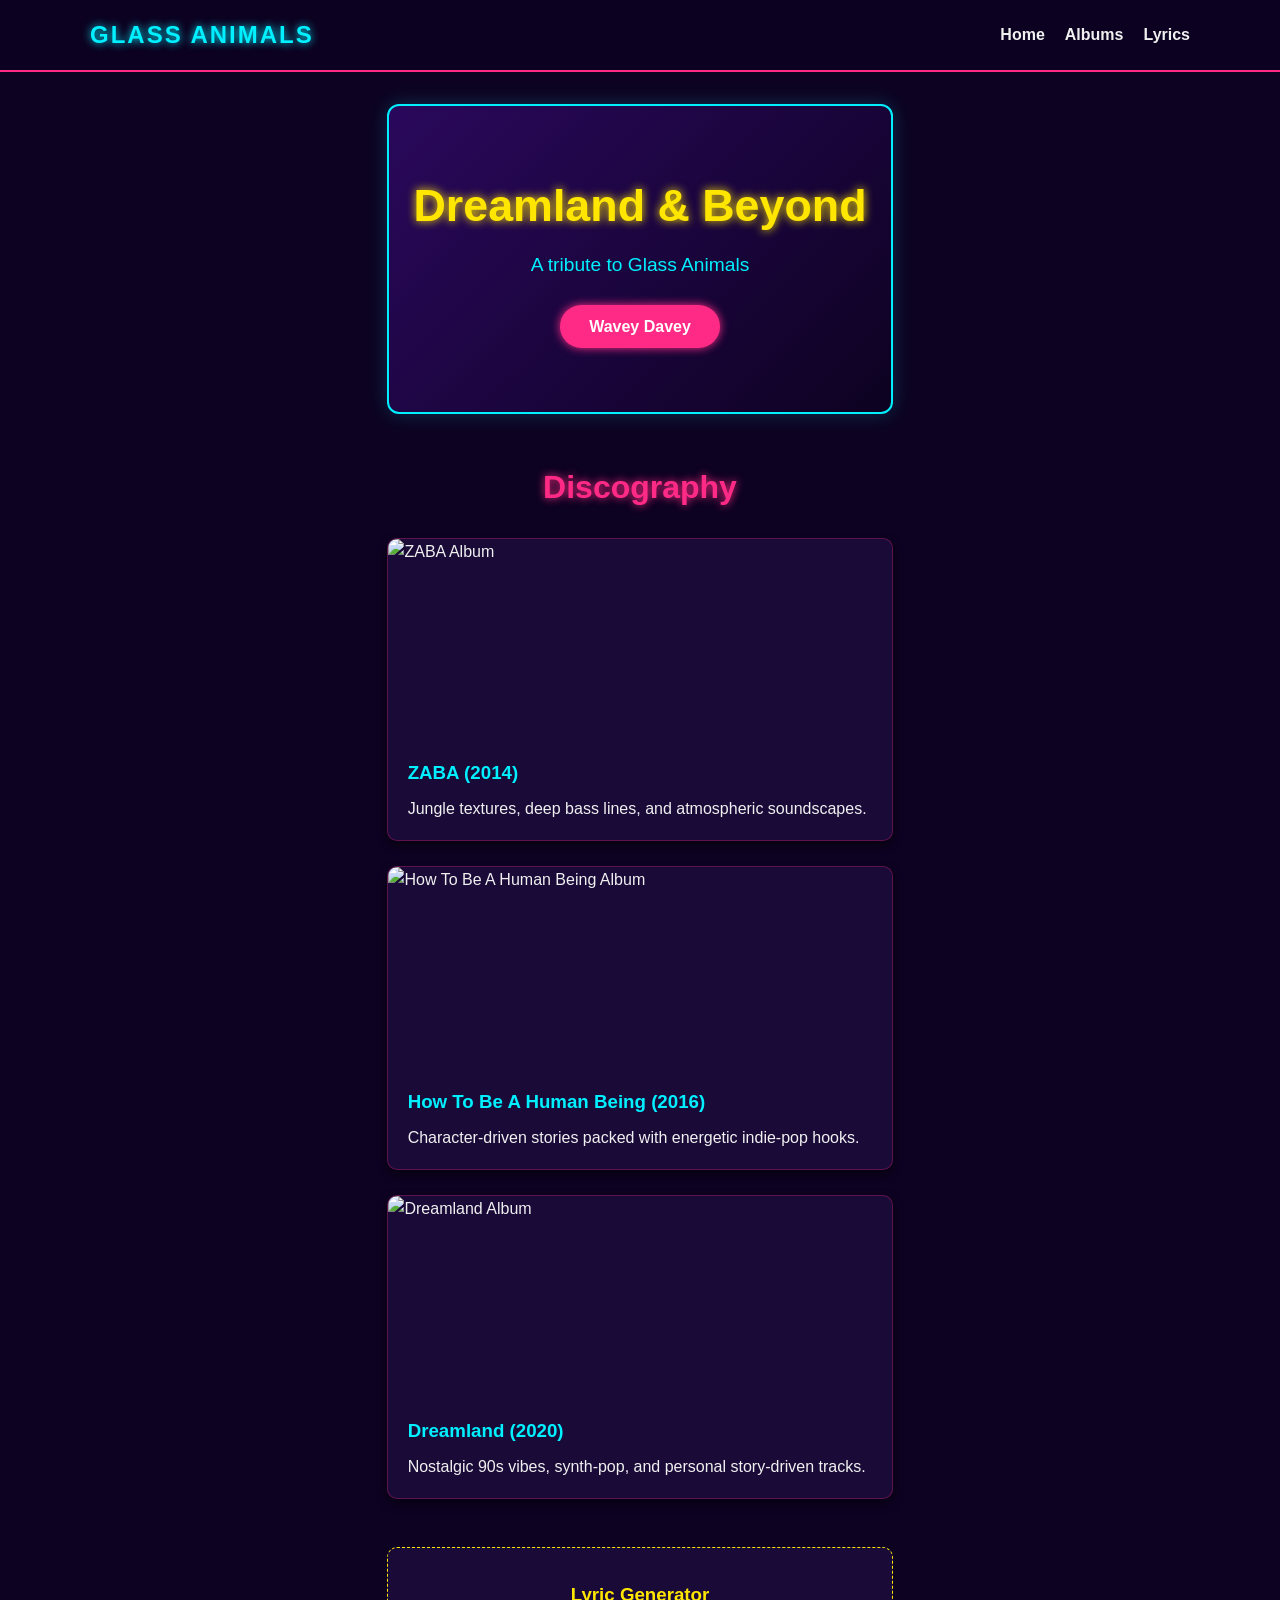
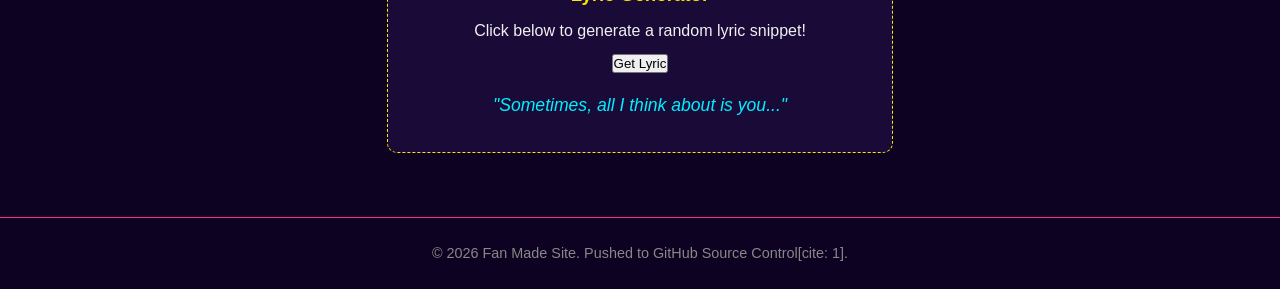
==== index.html @ f3f7cd3d "Rename Index.html to index.html" ====
<!DOCTYPE html>
<html lang="en">
<head>
  <meta charset="UTF-8">
  <meta name="viewport" content="width=device-width, initial-scale=1.0">
  <title>Glass Animals Fan Hub</title>
  <style>
    /* Glass Animals Color Palette (Neon Pink, Electric Cyan, Deep Space Purple) */
    :root {
      --bg-dark: #0d0221;
      --card-bg: #190a38;
      --neon-pink: #ff2a85;
      --electric-cyan: #00f0ff;
      --text-color: #f0f0f0;
      --accent-yellow: #ffe600;
    }

    * {
      box-sizing: border-box;
      margin: 0;
      padding: 0;
    }

    body {
      font-family: 'Segoe UI', Tahoma, Geneva, Verdana, sans-serif;
      line-height: 1.6;
      background-color: var(--bg-dark);
      color: var(--text-color);
      display: flex;
      flex-direction: column;
      min-height: 100vh;
    }

    /* Navigation */
    header {
      background-color: rgba(13, 2, 33, 0.95);
      border-bottom: 2px solid var(--neon-pink);
      padding: 1rem 2rem;
      position: sticky;
      top: 0;
      z-index: 1000;
    }

    nav {
      display: flex;
      justify-content: space-between;
      align-items: center;
      max-width: 1100px;
      margin: 0 auto;
    }

    .logo {
      font-size: 1.5rem;
      font-weight: bold;
      color: var(--electric-cyan);
      text-transform: uppercase;
      letter-spacing: 2px;
      text-shadow: 0 0 8px var(--electric-cyan);
    }

    .nav-links {
      list-style: none;
      display: flex;
      gap: 20px;
    }

    .nav-links a {
      color: var(--text-color);
      text-decoration: none;
      font-weight: 600;
      transition: color 0.3s;
    }

    .nav-links a:hover {
      color: var(--neon-pink);
      text-shadow: 0 0 5px var(--neon-pink);
    }

    /* Main Container */
    main {
      max-width: 1100px;
      margin: 2rem auto;
      padding: 0 1rem;
      flex: 1;
    }

    /* Hero Banner */
    .hero {
      background: linear-gradient(135deg, #2a085c, var(--bg-dark));
      border: 2px solid var(--electric-cyan);
      border-radius: 12px;
      text-align: center;
      padding: 4rem 1.5rem;
      margin-bottom: 3rem;
      box-shadow: 0 0 20px rgba(0, 240, 255, 0.2);
    }

    .hero h1 {
      font-size: 2.8rem;
      color: var(--accent-yellow);
      text-shadow: 0 0 10px var(--accent-yellow);
      margin-bottom: 0.5rem;
    }

    .hero p {
      font-size: 1.2rem;
      color: var(--electric-cyan);
      margin-bottom: 1.5rem;
    }

    .hero button {
      background-color: var(--neon-pink);
      color: white;
      border: none;
      padding: 0.8rem 1.8rem;
      font-size: 1rem;
      font-weight: bold;
      border-radius: 25px;
      cursor: pointer;
      box-shadow: 0 0 10px var(--neon-pink);
      transition: transform 0.2s, background-color 0.2s;
    }

    .hero button:hover {
      transform: scale(1.05);
      background-color: #e01f73;
    }

    /* Gallery / Card Grid */
    .section-title {
      color: var(--neon-pink);
      margin-bottom: 1.5rem;
      text-align: center;
      font-size: 2rem;
      text-shadow: 0 0 8px var(--neon-pink);
    }

    .grid {
      display: grid;
      grid-template-columns: repeat(auto-fit, minmax(280px, 1fr));
      gap: 25px;
      margin-bottom: 3rem;
    }

    .card {
      background-color: var(--card-bg);
      border: 1px solid rgba(255, 42, 133, 0.3);
      border-radius: 10px;
      overflow: hidden;
      box-shadow: 0 4px 10px rgba(0, 0, 0, 0.5);
      transition: transform 0.3s, border-color 0.3s;
    }

    .card:hover {
      transform: translateY(-5px);
      border-color: var(--electric-cyan);
    }

    .card img {
      width: 100%;
      height: 200px;
      object-fit: cover;
      display: block;
    }

    .card-content {
      padding: 1.2rem;
    }

    .card-content h3 {
      color: var(--electric-cyan);
      margin-bottom: 0.5rem;
    }

    /* Interactive Lyrics Generator Area */
    .interactive-box {
      background-color: var(--card-bg);
      border: 1px dashed var(--accent-yellow);
      padding: 2rem;
      border-radius: 10px;
      text-align: center;
      margin-bottom: 2rem;
    }

    .interactive-box h3 {
      color: var(--accent-yellow);
      margin-bottom: 0.5rem;
    }

    #lyricDisplay {
      font-style: italic;
      margin-top: 1rem;
      font-size: 1.1rem;
      color: var(--electric-cyan);
    }

    /* Footer */
    footer {
      background-color: var(--bg-dark);
      border-top: 1px solid var(--neon-pink);
      text-align: center;
      padding: 1.5rem;
      margin-top: auto;
      font-size: 0.9rem;
      color: #888;
    }
  </style>
</head>
<body>

  <!-- Header -->
  <header>
    <nav>
      <div class="logo">Glass Animals</div>
      <ul class="nav-links">
        <li><a href="#home">Home</a></li>
        <li><a href="#albums">Albums</a></li>
        <li><a href="#lyrics">Lyrics</a></li>
      </ul>
    </nav>
  </header>

  <!-- Main Content -->
  <main>
    <!-- Hero Section -->
    <section class="hero" id="home">
      <h1>Dreamland & Beyond</h1>
      <p>A tribute to Glass Animals</p>
      <button id="favoriteBtn">Wavey Davey</button>
    </section>

    <!-- Album / Photo Grid -->
    <h2 class="section-title" id="albums">Discography</h2>
    <section class="grid">
      <article class="card">
        <!-- Replace src with your image URL or local image path -->
        <img src="https://via.placeholder.com/400x250/2a085c/00f0ff?text=ZABA" alt="ZABA Album">
        <div class="card-content">
          <h3>ZABA (2014)</h3>
          <p>Jungle textures, deep bass lines, and atmospheric soundscapes.</p>
        </div>
      </article>

      <article class="card">
        <img src="https://via.placeholder.com/400x250/2a085c/ff2a85?text=HTBAHB" alt="How To Be A Human Being Album">
        <div class="card-content">
          <h3>How To Be A Human Being (2016)</h3>
          <p>Character-driven stories packed with energetic indie-pop hooks.</p>
        </div>
      </article>

      <article class="card">
        <img src="https://via.placeholder.com/400x250/2a085c/ffe600?text=Dreamland" alt="Dreamland Album">
        <div class="card-content">
          <h3>Dreamland (2020)</h3>
          <p>Nostalgic 90s vibes, synth-pop, and personal story-driven tracks.</p>
        </div>
      </article>
    </section>

    <!-- Interactive Lyrics Generator -->
    <section class="interactive-box" id="lyrics">
      <h3>Lyric Generator</h3>
      <p>Click below to generate a random lyric snippet!</p>
      <button id="lyricBtn" style="margin-top: 10px;" class="hero-btn">Get Lyric</button>
      <p id="lyricDisplay">"Sometimes, all I think about is you..."</p>
    </section>
  </main>

  <!-- Footer -->
  <footer>
    <p>&copy; 2026 Fan Made Site. Pushed to GitHub Source Control[cite: 1].</p>
  </footer>

  <!-- JavaScript -->
  <script>
    // Lyric Generator Feature
    const lyrics = [
      '"Sometimes, all I think about is you..." - Heat Waves',
      '"Pineapples are in my head..." - Pork Soda',
      '"Big boys hide in the dark..." - Gooey',
      '"Right now, I am sitting in Dreamland..." - Dreamland',
      '"You just wanna play your board games..." - Tangerine'
    ];

    const lyricBtn = document.getElementById('lyricBtn');
    const lyricDisplay = document.getElementById('lyricDisplay');

    lyricBtn.addEventListener('click', () => {
      const randomIndex = Math.floor(Math.random() * lyrics.length);
      lyricDisplay.textContent = lyrics[randomIndex];
    });

    // Interactive Button Feature
    const favoriteBtn = document.getElementById('favoriteBtn');
    favoriteBtn.addEventListener('click', () => {
      alert("Wavey Davey's on fire! 🔥");
    });
  </script>
</body>
</html>
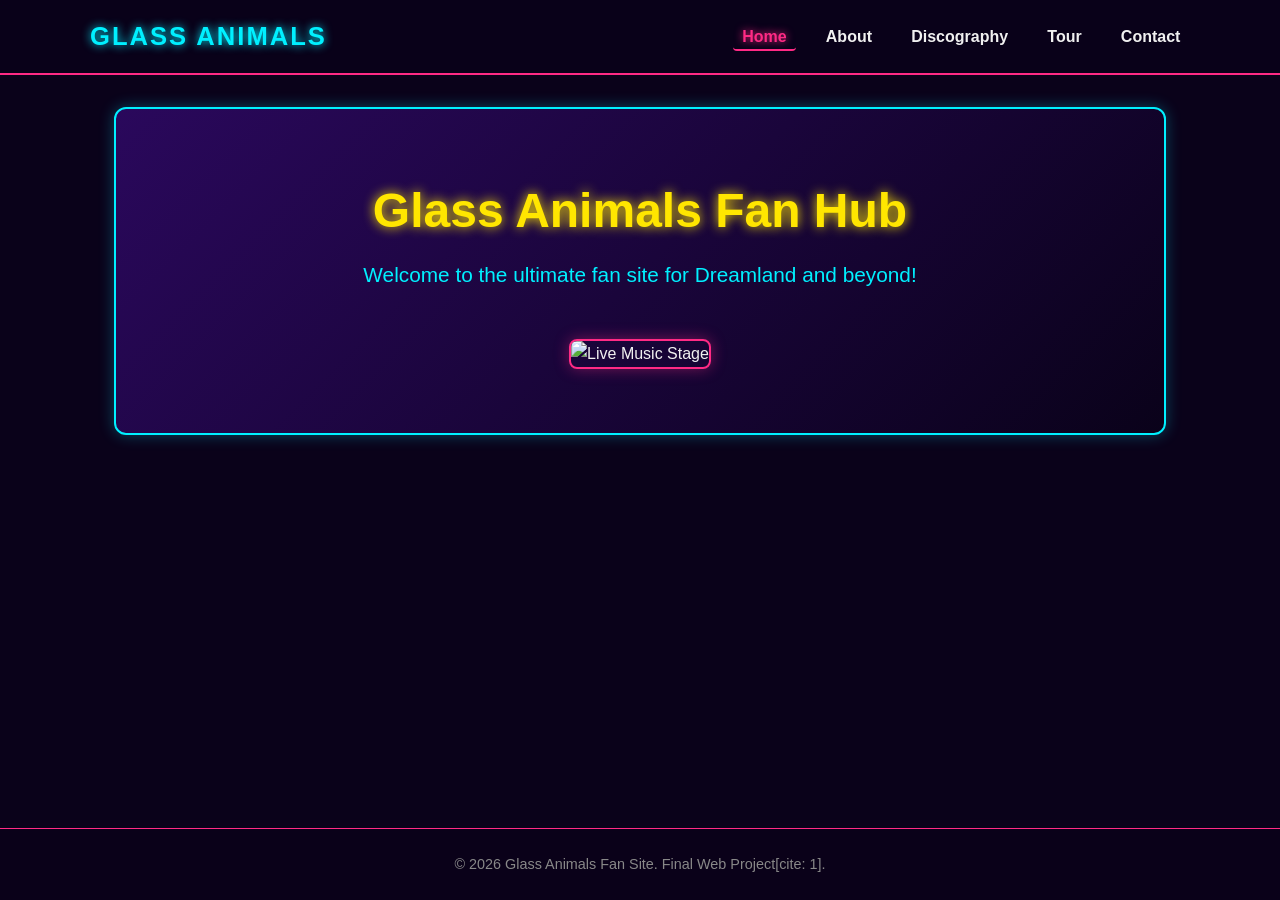
==== commit 07a2bd90: "Upgraded site design, added style.css." ====
--- a/index.html
+++ b/index.html
@@ -3,299 +3,34 @@
 <head>
   <meta charset="UTF-8">
   <meta name="viewport" content="width=device-width, initial-scale=1.0">
-  <title>Glass Animals Fan Hub</title>
-  <style>
-    /* Glass Animals Color Palette (Neon Pink, Electric Cyan, Deep Space Purple) */
-    :root {
-      --bg-dark: #0d0221;
-      --card-bg: #190a38;
-      --neon-pink: #ff2a85;
-      --electric-cyan: #00f0ff;
-      --text-color: #f0f0f0;
-      --accent-yellow: #ffe600;
-    }
-
-    * {
-      box-sizing: border-box;
-      margin: 0;
-      padding: 0;
-    }
-
-    body {
-      font-family: 'Segoe UI', Tahoma, Geneva, Verdana, sans-serif;
-      line-height: 1.6;
-      background-color: var(--bg-dark);
-      color: var(--text-color);
-      display: flex;
-      flex-direction: column;
-      min-height: 100vh;
-    }
-
-    /* Navigation */
-    header {
-      background-color: rgba(13, 2, 33, 0.95);
-      border-bottom: 2px solid var(--neon-pink);
-      padding: 1rem 2rem;
-      position: sticky;
-      top: 0;
-      z-index: 1000;
-    }
-
-    nav {
-      display: flex;
-      justify-content: space-between;
-      align-items: center;
-      max-width: 1100px;
-      margin: 0 auto;
-    }
-
-    .logo {
-      font-size: 1.5rem;
-      font-weight: bold;
-      color: var(--electric-cyan);
-      text-transform: uppercase;
-      letter-spacing: 2px;
-      text-shadow: 0 0 8px var(--electric-cyan);
-    }
-
-    .nav-links {
-      list-style: none;
-      display: flex;
-      gap: 20px;
-    }
-
-    .nav-links a {
-      color: var(--text-color);
-      text-decoration: none;
-      font-weight: 600;
-      transition: color 0.3s;
-    }
-
-    .nav-links a:hover {
-      color: var(--neon-pink);
-      text-shadow: 0 0 5px var(--neon-pink);
-    }
-
-    /* Main Container */
-    main {
-      max-width: 1100px;
-      margin: 2rem auto;
-      padding: 0 1rem;
-      flex: 1;
-    }
-
-    /* Hero Banner */
-    .hero {
-      background: linear-gradient(135deg, #2a085c, var(--bg-dark));
-      border: 2px solid var(--electric-cyan);
-      border-radius: 12px;
-      text-align: center;
-      padding: 4rem 1.5rem;
-      margin-bottom: 3rem;
-      box-shadow: 0 0 20px rgba(0, 240, 255, 0.2);
-    }
-
-    .hero h1 {
-      font-size: 2.8rem;
-      color: var(--accent-yellow);
-      text-shadow: 0 0 10px var(--accent-yellow);
-      margin-bottom: 0.5rem;
-    }
-
-    .hero p {
-      font-size: 1.2rem;
-      color: var(--electric-cyan);
-      margin-bottom: 1.5rem;
-    }
-
-    .hero button {
-      background-color: var(--neon-pink);
-      color: white;
-      border: none;
-      padding: 0.8rem 1.8rem;
-      font-size: 1rem;
-      font-weight: bold;
-      border-radius: 25px;
-      cursor: pointer;
-      box-shadow: 0 0 10px var(--neon-pink);
-      transition: transform 0.2s, background-color 0.2s;
-    }
-
-    .hero button:hover {
-      transform: scale(1.05);
-      background-color: #e01f73;
-    }
-
-    /* Gallery / Card Grid */
-    .section-title {
-      color: var(--neon-pink);
-      margin-bottom: 1.5rem;
-      text-align: center;
-      font-size: 2rem;
-      text-shadow: 0 0 8px var(--neon-pink);
-    }
-
-    .grid {
-      display: grid;
-      grid-template-columns: repeat(auto-fit, minmax(280px, 1fr));
-      gap: 25px;
-      margin-bottom: 3rem;
-    }
-
-    .card {
-      background-color: var(--card-bg);
-      border: 1px solid rgba(255, 42, 133, 0.3);
-      border-radius: 10px;
-      overflow: hidden;
-      box-shadow: 0 4px 10px rgba(0, 0, 0, 0.5);
-      transition: transform 0.3s, border-color 0.3s;
-    }
-
-    .card:hover {
-      transform: translateY(-5px);
-      border-color: var(--electric-cyan);
-    }
-
-    .card img {
-      width: 100%;
-      height: 200px;
-      object-fit: cover;
-      display: block;
-    }
-
-    .card-content {
-      padding: 1.2rem;
-    }
-
-    .card-content h3 {
-      color: var(--electric-cyan);
-      margin-bottom: 0.5rem;
-    }
-
-    /* Interactive Lyrics Generator Area */
-    .interactive-box {
-      background-color: var(--card-bg);
-      border: 1px dashed var(--accent-yellow);
-      padding: 2rem;
-      border-radius: 10px;
-      text-align: center;
-      margin-bottom: 2rem;
-    }
-
-    .interactive-box h3 {
-      color: var(--accent-yellow);
-      margin-bottom: 0.5rem;
-    }
-
-    #lyricDisplay {
-      font-style: italic;
-      margin-top: 1rem;
-      font-size: 1.1rem;
-      color: var(--electric-cyan);
-    }
-
-    /* Footer */
-    footer {
-      background-color: var(--bg-dark);
-      border-top: 1px solid var(--neon-pink);
-      text-align: center;
-      padding: 1.5rem;
-      margin-top: auto;
-      font-size: 0.9rem;
-      color: #888;
-    }
-  </style>
+  <title>Glass Animals - Home</title>
+  <link rel="stylesheet" href="style.css">
 </head>
 <body>
-
-  <!-- Header -->
   <header>
     <nav>
       <div class="logo">Glass Animals</div>
       <ul class="nav-links">
-        <li><a href="#home">Home</a></li>
-        <li><a href="#albums">Albums</a></li>
-        <li><a href="#lyrics">Lyrics</a></li>
+        <li><a href="index.html" class="active">Home</a></li>
+        <li><a href="about.html">About</a></li>
+        <li><a href="discography.html">Discography</a></li>
+        <li><a href="tour.html">Tour</a></li>
+        <li><a href="contact.html">Contact</a></li>
       </ul>
     </nav>
   </header>
 
-  <!-- Main Content -->
   <main>
-    <!-- Hero Section -->
-    <section class="hero" id="home">
-      <h1>Dreamland & Beyond</h1>
-      <p>A tribute to Glass Animals</p>
-      <button id="favoriteBtn">Wavey Davey</button>
-    </section>
-
-    <!-- Album / Photo Grid -->
-    <h2 class="section-title" id="albums">Discography</h2>
-    <section class="grid">
-      <article class="card">
-        <!-- Replace src with your image URL or local image path -->
-        <img src="https://via.placeholder.com/400x250/2a085c/00f0ff?text=ZABA" alt="ZABA Album">
-        <div class="card-content">
-          <h3>ZABA (2014)</h3>
-          <p>Jungle textures, deep bass lines, and atmospheric soundscapes.</p>
-        </div>
-      </article>
-
-      <article class="card">
-        <img src="https://via.placeholder.com/400x250/2a085c/ff2a85?text=HTBAHB" alt="How To Be A Human Being Album">
-        <div class="card-content">
-          <h3>How To Be A Human Being (2016)</h3>
-          <p>Character-driven stories packed with energetic indie-pop hooks.</p>
-        </div>
-      </article>
-
-      <article class="card">
-        <img src="https://via.placeholder.com/400x250/2a085c/ffe600?text=Dreamland" alt="Dreamland Album">
-        <div class="card-content">
-          <h3>Dreamland (2020)</h3>
-          <p>Nostalgic 90s vibes, synth-pop, and personal story-driven tracks.</p>
-        </div>
-      </article>
-    </section>
-
-    <!-- Interactive Lyrics Generator -->
-    <section class="interactive-box" id="lyrics">
-      <h3>Lyric Generator</h3>
-      <p>Click below to generate a random lyric snippet!</p>
-      <button id="lyricBtn" style="margin-top: 10px;" class="hero-btn">Get Lyric</button>
-      <p id="lyricDisplay">"Sometimes, all I think about is you..."</p>
+    <section class="hero">
+      <h1>Glass Animals Fan Hub</h1>
+      <p>Welcome to the ultimate fan site for Dreamland and beyond!</p>
+      <!-- Featured Band Image -->
+      <img src="https://images.unsplash.com/photo-1511671782779-c97d3d27a1d4?auto=format&fit=crop&w=800&q=80" alt="Live Music Stage" class="hero-img">
     </section>
   </main>
 
-  <!-- Footer -->
   <footer>
-    <p>&copy; 2026 Fan Made Site. Pushed to GitHub Source Control[cite: 1].</p>
+    <p>&copy; 2026 Glass Animals Fan Site. Final Web Project[cite: 1].</p>
   </footer>
-
-  <!-- JavaScript -->
-  <script>
-    // Lyric Generator Feature
-    const lyrics = [
-      '"Sometimes, all I think about is you..." - Heat Waves',
-      '"Pineapples are in my head..." - Pork Soda',
-      '"Big boys hide in the dark..." - Gooey',
-      '"Right now, I am sitting in Dreamland..." - Dreamland',
-      '"You just wanna play your board games..." - Tangerine'
-    ];
-
-    const lyricBtn = document.getElementById('lyricBtn');
-    const lyricDisplay = document.getElementById('lyricDisplay');
-
-    lyricBtn.addEventListener('click', () => {
-      const randomIndex = Math.floor(Math.random() * lyrics.length);
-      lyricDisplay.textContent = lyrics[randomIndex];
-    });
-
-    // Interactive Button Feature
-    const favoriteBtn = document.getElementById('favoriteBtn');
-    favoriteBtn.addEventListener('click', () => {
-      alert("Wavey Davey's on fire! 🔥");
-    });
-  </script>
 </body>
-</html>
+</html>
--- a/style.css
+++ b/style.css
@@ -0,0 +1,232 @@
+/* Glass Animals Color Palette & Theme */
+:root {
+  --bg-dark: #0a021a;
+  --card-bg: rgba(25, 10, 56, 0.85);
+  --neon-pink: #ff2a85;
+  --electric-cyan: #00f0ff;
+  --text-color: #f0f0f0;
+  --accent-yellow: #ffe600;
+  --border-glow: 0 0 15px rgba(0, 240, 255, 0.3);
+}
+
+* {
+  box-sizing: border-box;
+  margin: 0;
+  padding: 0;
+}
+
+body {
+  font-family: 'Segoe UI', Tahoma, Geneva, Verdana, sans-serif;
+  background-color: var(--bg-dark);
+  color: var(--text-color);
+  display: flex;
+  flex-direction: column;
+  min-height: 100vh;
+  line-height: 1.6;
+}
+
+/* Header & Navigation */
+header {
+  background: rgba(10, 2, 26, 0.95);
+  border-bottom: 2px solid var(--neon-pink);
+  padding: 1rem 2rem;
+  position: sticky;
+  top: 0;
+  z-index: 1000;
+  backdrop-filter: blur(10px);
+}
+
+nav {
+  display: flex;
+  justify-content: space-between;
+  align-items: center;
+  max-width: 1100px;
+  margin: 0 auto;
+}
+
+.logo {
+  font-size: 1.6rem;
+  font-weight: 800;
+  color: var(--electric-cyan);
+  text-transform: uppercase;
+  letter-spacing: 2px;
+  text-shadow: 0 0 10px var(--electric-cyan);
+}
+
+.nav-links {
+  list-style: none;
+  display: flex;
+  gap: 20px;
+}
+
+.nav-links a {
+  color: var(--text-color);
+  text-decoration: none;
+  font-weight: 600;
+  transition: all 0.3s ease;
+  padding: 0.3rem 0.6rem;
+  border-radius: 4px;
+}
+
+.nav-links a:hover, .nav-links a.active {
+  color: var(--neon-pink);
+  text-shadow: 0 0 8px var(--neon-pink);
+  border-bottom: 2px solid var(--neon-pink);
+}
+
+/* Container */
+main {
+  max-width: 1100px;
+  margin: 2rem auto;
+  padding: 0 1.5rem;
+  flex: 1;
+  width: 100%;
+}
+
+/* Page Titles */
+h1.page-title {
+  color: var(--neon-pink);
+  text-align: center;
+  margin-bottom: 2rem;
+  font-size: 2.5rem;
+  text-shadow: 0 0 12px var(--neon-pink);
+}
+
+/* Hero Section */
+.hero {
+  background: linear-gradient(135deg, #2a085c, var(--bg-dark));
+  border: 2px solid var(--electric-cyan);
+  border-radius: 12px;
+  text-align: center;
+  padding: 4rem 2rem;
+  box-shadow: var(--border-glow);
+  margin-bottom: 2rem;
+}
+
+.hero h1 {
+  font-size: 3rem;
+  color: var(--accent-yellow);
+  text-shadow: 0 0 12px var(--accent-yellow);
+  margin-bottom: 0.5rem;
+}
+
+.hero p {
+  font-size: 1.3rem;
+  color: var(--electric-cyan);
+  margin-bottom: 1.5rem;
+}
+
+.hero-img {
+  width: 100%;
+  max-width: 600px;
+  height: auto;
+  border-radius: 8px;
+  border: 2px solid var(--neon-pink);
+  box-shadow: 0 0 15px rgba(255, 42, 133, 0.4);
+  margin-top: 1.5rem;
+}
+
+/* Card & Grid Layouts */
+.grid {
+  display: grid;
+  grid-template-columns: repeat(auto-fit, minmax(240px, 1fr));
+  gap: 25px;
+}
+
+.card {
+  background-color: var(--card-bg);
+  border: 1px solid rgba(0, 240, 255, 0.3);
+  border-radius: 10px;
+  overflow: hidden;
+  box-shadow: 0 4px 12px rgba(0, 0, 0, 0.5);
+  transition: transform 0.3s ease, border-color 0.3s ease;
+}
+
+.card:hover {
+  transform: translateY(-6px);
+  border-color: var(--neon-pink);
+  box-shadow: 0 0 15px rgba(255, 42, 133, 0.3);
+}
+
+.card img {
+  width: 100%;
+  height: 220px;
+  object-fit: cover;
+  display: block;
+}
+
+.card-content {
+  padding: 1.2rem;
+}
+
+.card-content h3 {
+  color: var(--accent-yellow);
+  margin-bottom: 0.5rem;
+}
+
+/* Interactive & Content Boxes */
+.content-box {
+  background: var(--card-bg);
+  border: 1px solid var(--electric-cyan);
+  border-radius: 10px;
+  padding: 2rem;
+  box-shadow: var(--border-glow);
+}
+
+/* Form Styles */
+form {
+  background: var(--card-bg);
+  padding: 2rem;
+  border-radius: 10px;
+  border: 1px solid var(--electric-cyan);
+  display: flex;
+  flex-direction: column;
+  gap: 15px;
+  max-width: 600px;
+  margin: 0 auto;
+  box-shadow: var(--border-glow);
+}
+
+input, textarea {
+  padding: 0.8rem;
+  border-radius: 6px;
+  border: 1px solid var(--electric-cyan);
+  background: rgba(10, 2, 26, 0.8);
+  color: white;
+  font-size: 1rem;
+}
+
+input:focus, textarea:focus {
+  outline: none;
+  border-color: var(--neon-pink);
+  box-shadow: 0 0 8px var(--neon-pink);
+}
+
+button {
+  background: var(--neon-pink);
+  color: white;
+  border: none;
+  padding: 0.8rem 1.5rem;
+  border-radius: 25px;
+  font-weight: bold;
+  font-size: 1rem;
+  cursor: pointer;
+  transition: transform 0.2s, background-color 0.2s;
+  box-shadow: 0 0 10px var(--neon-pink);
+}
+
+button:hover {
+  transform: scale(1.03);
+  background: #e01f73;
+}
+
+/* Footer */
+footer {
+  background: rgba(10, 2, 26, 0.95);
+  border-top: 1px solid var(--neon-pink);
+  text-align: center;
+  padding: 1.5rem;
+  margin-top: auto;
+  font-size: 0.9rem;
+  color: #888;
+}
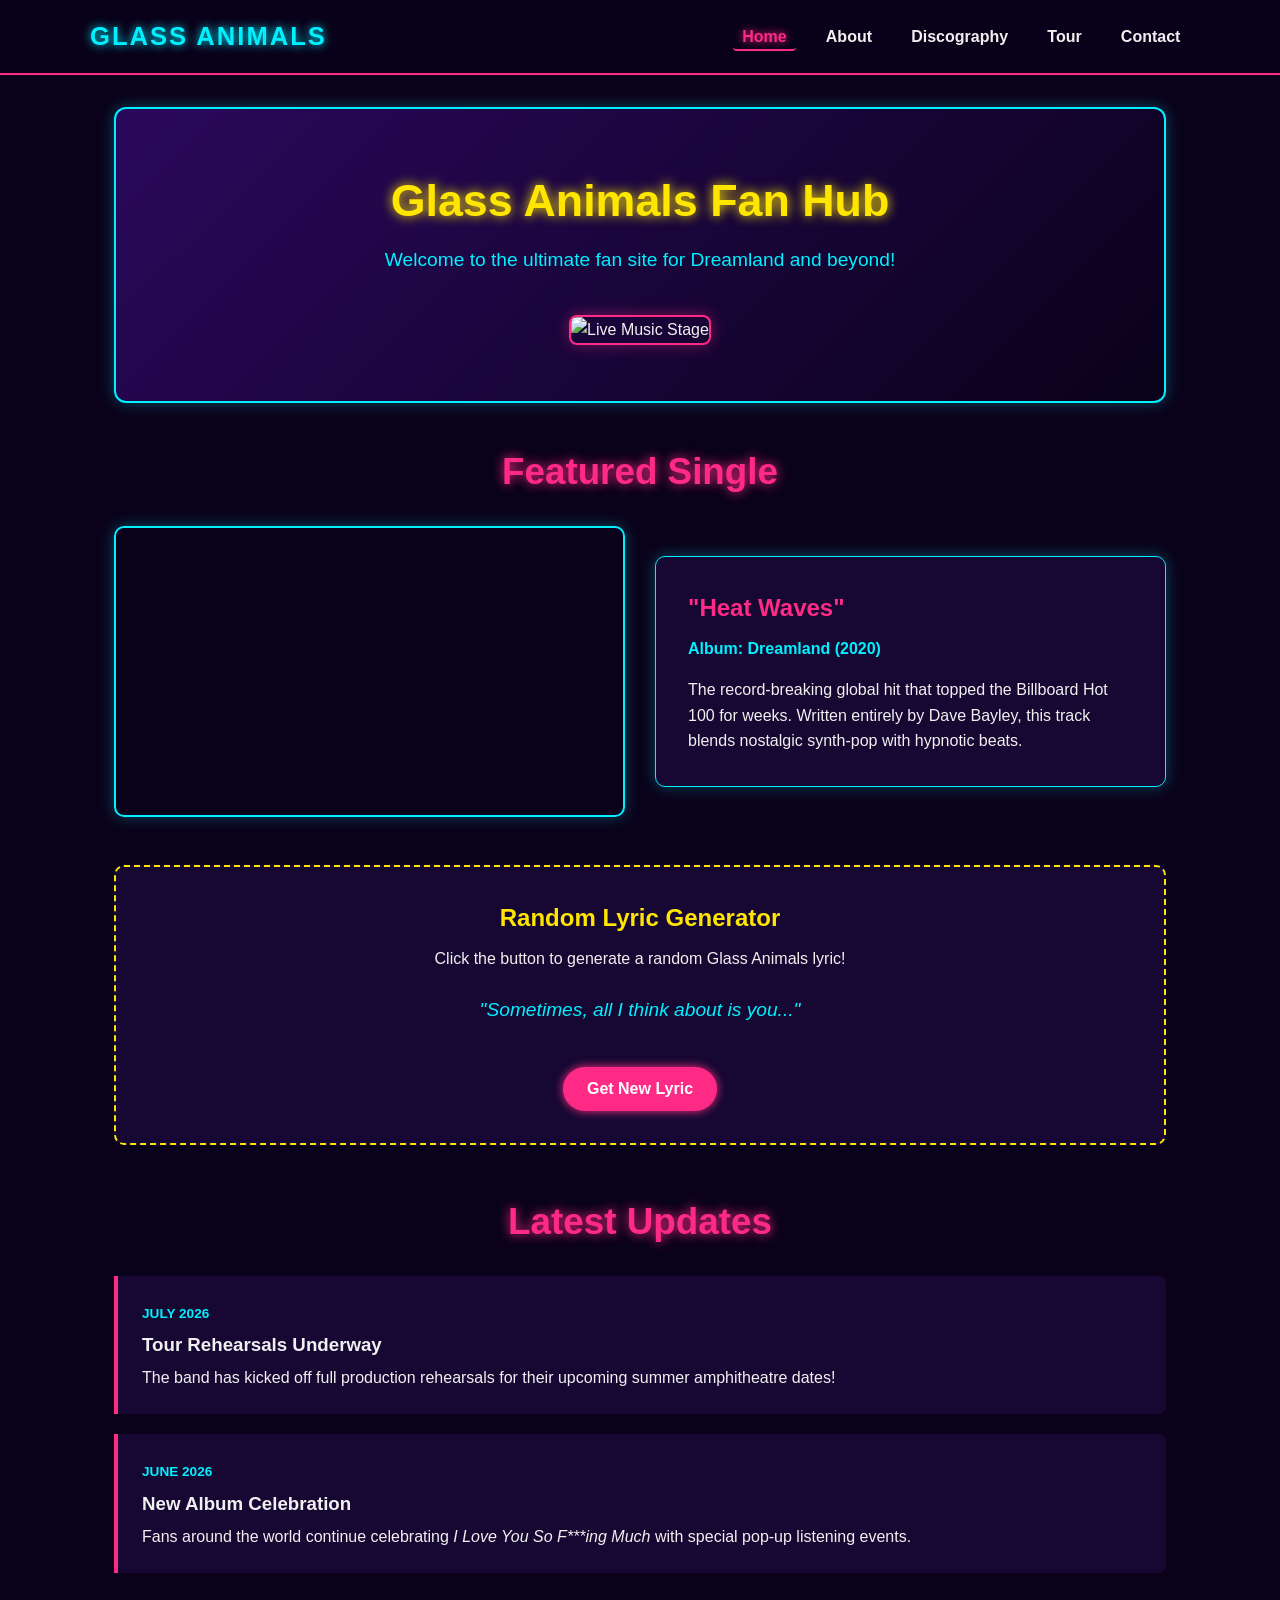
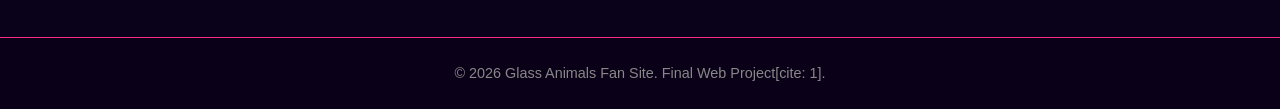
==== commit c6193e94: "Another complete overhaul, added much more content. Refined what was there.Final edition." ====
--- a/index.html
+++ b/index.html
@@ -5,6 +5,81 @@
   <meta name="viewport" content="width=device-width, initial-scale=1.0">
   <title>Glass Animals - Home</title>
   <link rel="stylesheet" href="style.css">
+  <style>
+    /* Homepage Specific Layouts */
+    .feature-section {
+      display: grid;
+      grid-template-columns: repeat(auto-fit, minmax(300px, 1fr));
+      gap: 30px;
+      margin-bottom: 3rem;
+      align-items: center;
+    }
+
+    .video-container {
+      position: relative;
+      padding-bottom: 56.25%; /* 16:9 Aspect Ratio */
+      height: 0;
+      overflow: hidden;
+      border-radius: 10px;
+      border: 2px solid var(--electric-cyan);
+      box-shadow: var(--border-glow);
+    }
+
+    .video-container iframe {
+      position: absolute;
+      top: 0;
+      left: 0;
+      width: 100%;
+      height: 100%;
+      border: 0;
+    }
+
+    .lyric-box {
+      background: var(--card-bg);
+      border: 2px dashed var(--accent-yellow);
+      border-radius: 10px;
+      padding: 2rem;
+      text-align: center;
+      margin-bottom: 3rem;
+    }
+
+    .lyric-box h2 {
+      color: var(--accent-yellow);
+      margin-bottom: 0.5rem;
+    }
+
+    #lyricDisplay {
+      font-size: 1.2rem;
+      font-style: italic;
+      color: var(--electric-cyan);
+      margin: 1.5rem 0;
+      min-height: 2.5em;
+    }
+
+    .news-feed {
+      display: flex;
+      flex-direction: column;
+      gap: 20px;
+    }
+
+    .news-card {
+      background: var(--card-bg);
+      border-left: 4px solid var(--neon-pink);
+      padding: 1.5rem;
+      border-radius: 0 8px 8px 0;
+    }
+
+    .news-card .date {
+      color: var(--electric-cyan);
+      font-size: 0.85rem;
+      font-weight: bold;
+    }
+
+    .news-card h3 {
+      color: var(--text-color);
+      margin: 0.3rem 0;
+    }
+  </style>
 </head>
 <body>
   <header>
@@ -21,16 +96,80 @@
   </header>
 
   <main>
+    <!-- Hero Banner -->
     <section class="hero">
       <h1>Glass Animals Fan Hub</h1>
       <p>Welcome to the ultimate fan site for Dreamland and beyond!</p>
-      <!-- Featured Band Image -->
       <img src="https://images.unsplash.com/photo-1511671782779-c97d3d27a1d4?auto=format&fit=crop&w=800&q=80" alt="Live Music Stage" class="hero-img">
+    </section>
+
+    <!-- Featured Track & Video Section -->
+    <h1 class="page-title">Featured Single</h1>
+    <section class="feature-section">
+      <div class="video-container">
+        <!-- YouTube Embed for Heat Waves -->
+        <iframe 
+          src="https://www.youtube-nocookie.com/embed/mRD0-GxqHVo" 
+          title="Glass Animals - Heat Waves" 
+          allow="accelerometer; autoplay; clipboard-write; encrypted-media; gyroscope; picture-in-picture" 
+          allowfullscreen>
+        </iframe>
+      </div>
+      <div class="content-box">
+        <h2 style="color: var(--neon-pink); margin-bottom: 0.5rem;">"Heat Waves"</h2>
+        <p style="color: var(--electric-cyan); font-weight: bold; margin-bottom: 1rem;">Album: Dreamland (2020)</p>
+        <p>The record-breaking global hit that topped the Billboard Hot 100 for weeks. Written entirely by Dave Bayley, this track blends nostalgic synth-pop with hypnotic beats.</p>
+      </div>
+    </section>
+
+    <!-- Interactive Lyric Generator -->
+    <section class="lyric-box">
+      <h2>Random Lyric Generator</h2>
+      <p>Click the button to generate a random Glass Animals lyric!</p>
+      <p id="lyricDisplay">"Sometimes, all I think about is you..."</p>
+      <button id="lyricBtn">Get New Lyric</button>
+    </section>
+
+    <!-- Latest News Feed -->
+    <h1 class="page-title">Latest Updates</h1>
+    <section class="news-feed">
+      <article class="news-card">
+        <span class="date">JULY 2026</span>
+        <h3>Tour Rehearsals Underway</h3>
+        <p>The band has kicked off full production rehearsals for their upcoming summer amphitheatre dates!</p>
+      </article>
+
+      <article class="news-card">
+        <span class="date">JUNE 2026</span>
+        <h3>New Album Celebration</h3>
+        <p>Fans around the world continue celebrating <em>I Love You So F***ing Much</em> with special pop-up listening events.</p>
+      </article>
     </section>
   </main>
 
   <footer>
     <p>&copy; 2026 Glass Animals Fan Site. Final Web Project[cite: 1].</p>
   </footer>
+
+  <!-- Interactive JavaScript -->
+  <script>
+    const lyrics = [
+      '"Sometimes, all I think about is you..." - Heat Waves',
+      '"Pineapples are in my head..." - Pork Soda',
+      '"Big boys hide in the dark..." - Gooey',
+      '"Right now, I am sitting in Dreamland..." - Dreamland',
+      '"You just wanna play your board games..." - Tangerine',
+      '"Space Ghost coast to coast..." - Space Ghost Coast To Coast',
+      '"Creature in heaven, floating in time..." - Creature in Heaven'
+    ];
+
+    const lyricBtn = document.getElementById('lyricBtn');
+    const lyricDisplay = document.getElementById('lyricDisplay');
+
+    lyricBtn.addEventListener('click', () => {
+      const randomIndex = Math.floor(Math.random() * lyrics.length);
+      lyricDisplay.textContent = lyrics[randomIndex];
+    });
+  </script>
 </body>
 </html>
--- a/style.css
+++ b/style.css
@@ -1,4 +1,6 @@
-/* Glass Animals Color Palette & Theme */
+/* ==========================================================================
+   Glass Animals Color Palette & Variables
+   ========================================================================== */
 :root {
   --bg-dark: #0a021a;
   --card-bg: rgba(25, 10, 56, 0.85);
@@ -9,6 +11,9 @@
   --border-glow: 0 0 15px rgba(0, 240, 255, 0.3);
 }
 
+/* ==========================================================================
+   Base & Reset Styles
+   ========================================================================== */
 * {
   box-sizing: border-box;
   margin: 0;
@@ -25,7 +30,9 @@
   line-height: 1.6;
 }
 
-/* Header & Navigation */
+/* ==========================================================================
+   Header & Navigation
+   ========================================================================== */
 header {
   background: rgba(10, 2, 26, 0.95);
   border-bottom: 2px solid var(--neon-pink);
@@ -68,13 +75,16 @@
   border-radius: 4px;
 }
 
-.nav-links a:hover, .nav-links a.active {
+.nav-links a:hover, 
+.nav-links a.active {
   color: var(--neon-pink);
   text-shadow: 0 0 8px var(--neon-pink);
   border-bottom: 2px solid var(--neon-pink);
 }
 
-/* Container */
+/* ==========================================================================
+   Main Layout & Headings
+   ========================================================================== */
 main {
   max-width: 1100px;
   margin: 2rem auto;
@@ -83,35 +93,36 @@
   width: 100%;
 }
 
-/* Page Titles */
 h1.page-title {
   color: var(--neon-pink);
   text-align: center;
-  margin-bottom: 2rem;
-  font-size: 2.5rem;
+  margin: 2.5rem 0 1.5rem 0;
+  font-size: 2.3rem;
   text-shadow: 0 0 12px var(--neon-pink);
 }
 
-/* Hero Section */
+/* ==========================================================================
+   Hero & Feature Cards
+   ========================================================================== */
 .hero {
   background: linear-gradient(135deg, #2a085c, var(--bg-dark));
   border: 2px solid var(--electric-cyan);
   border-radius: 12px;
   text-align: center;
-  padding: 4rem 2rem;
-  box-shadow: var(--border-glow);
-  margin-bottom: 2rem;
+  padding: 3.5rem 2rem;
+  box-shadow: var(--border-glow);
+  margin-bottom: 2.5rem;
 }
 
 .hero h1 {
-  font-size: 3rem;
+  font-size: 2.8rem;
   color: var(--accent-yellow);
   text-shadow: 0 0 12px var(--accent-yellow);
   margin-bottom: 0.5rem;
 }
 
 .hero p {
-  font-size: 1.3rem;
+  font-size: 1.2rem;
   color: var(--electric-cyan);
   margin-bottom: 1.5rem;
 }
@@ -123,10 +134,21 @@
   border-radius: 8px;
   border: 2px solid var(--neon-pink);
   box-shadow: 0 0 15px rgba(255, 42, 133, 0.4);
-  margin-top: 1.5rem;
-}
-
-/* Card & Grid Layouts */
+  margin-top: 1rem;
+}
+
+/* Common Content Box */
+.content-box {
+  background: var(--card-bg);
+  border: 1px solid var(--electric-cyan);
+  border-radius: 10px;
+  padding: 2rem;
+  box-shadow: var(--border-glow);
+}
+
+/* ==========================================================================
+   Grid System & Cards
+   ========================================================================== */
 .grid {
   display: grid;
   grid-template-columns: repeat(auto-fit, minmax(240px, 1fr));
@@ -164,45 +186,11 @@
   margin-bottom: 0.5rem;
 }
 
-/* Interactive & Content Boxes */
-.content-box {
-  background: var(--card-bg);
-  border: 1px solid var(--electric-cyan);
-  border-radius: 10px;
-  padding: 2rem;
-  box-shadow: var(--border-glow);
-}
-
-/* Form Styles */
-form {
-  background: var(--card-bg);
-  padding: 2rem;
-  border-radius: 10px;
-  border: 1px solid var(--electric-cyan);
-  display: flex;
-  flex-direction: column;
-  gap: 15px;
-  max-width: 600px;
-  margin: 0 auto;
-  box-shadow: var(--border-glow);
-}
-
-input, textarea {
-  padding: 0.8rem;
-  border-radius: 6px;
-  border: 1px solid var(--electric-cyan);
-  background: rgba(10, 2, 26, 0.8);
-  color: white;
-  font-size: 1rem;
-}
-
-input:focus, textarea:focus {
-  outline: none;
-  border-color: var(--neon-pink);
-  box-shadow: 0 0 8px var(--neon-pink);
-}
-
-button {
+/* ==========================================================================
+   Interactive Components (Buttons, Videos, Lyrics)
+   ========================================================================== */
+button, .ticket-btn {
+  display: inline-block;
   background: var(--neon-pink);
   color: white;
   border: none;
@@ -211,16 +199,265 @@
   font-weight: bold;
   font-size: 1rem;
   cursor: pointer;
+  text-decoration: none;
   transition: transform 0.2s, background-color 0.2s;
   box-shadow: 0 0 10px var(--neon-pink);
 }
 
-button:hover {
-  transform: scale(1.03);
-  background: #e01f73;
-}
-
-/* Footer */
+button:hover, .ticket-btn:hover {
+  transform: scale(1.04);
+  background-color: #e01f73;
+}
+
+.feature-section {
+  display: grid;
+  grid-template-columns: repeat(auto-fit, minmax(300px, 1fr));
+  gap: 30px;
+  margin-bottom: 2.5rem;
+  align-items: center;
+}
+
+.video-container {
+  position: relative;
+  padding-bottom: 56.25%; /* 16:9 Aspect Ratio */
+  height: 0;
+  overflow: hidden;
+  border-radius: 10px;
+  border: 2px solid var(--electric-cyan);
+  box-shadow: var(--border-glow);
+}
+
+.video-container iframe {
+  position: absolute;
+  top: 0;
+  left: 0;
+  width: 100%;
+  height: 100%;
+  border: 0;
+}
+
+.lyric-box {
+  background: var(--card-bg);
+  border: 2px dashed var(--accent-yellow);
+  border-radius: 10px;
+  padding: 2rem;
+  text-align: center;
+  margin-bottom: 2.5rem;
+}
+
+.lyric-box h2 {
+  color: var(--accent-yellow);
+  margin-bottom: 0.5rem;
+}
+
+#lyricDisplay {
+  font-size: 1.2rem;
+  font-style: italic;
+  color: var(--electric-cyan);
+  margin: 1.5rem 0;
+  min-height: 2.5em;
+}
+
+/* ==========================================================================
+   News Feed & Timelines
+   ========================================================================== */
+.news-feed {
+  display: flex;
+  flex-direction: column;
+  gap: 20px;
+  margin-bottom: 2rem;
+}
+
+.news-card {
+  background: var(--card-bg);
+  border-left: 4px solid var(--neon-pink);
+  padding: 1.5rem;
+  border-radius: 0 8px 8px 0;
+}
+
+.news-card .date {
+  color: var(--electric-cyan);
+  font-size: 0.85rem;
+  font-weight: bold;
+}
+
+.news-card h3 {
+  color: var(--text-color);
+  margin: 0.3rem 0;
+}
+
+.timeline {
+  display: flex;
+  flex-direction: column;
+  gap: 20px;
+  margin-bottom: 2rem;
+}
+
+.timeline-item {
+  background: var(--card-bg);
+  border-left: 4px solid var(--electric-cyan);
+  padding: 1.2rem;
+  border-radius: 0 8px 8px 0;
+}
+
+.timeline-item .year {
+  color: var(--neon-pink);
+  font-weight: bold;
+  font-size: 1.1rem;
+}
+
+/* ==========================================================================
+   About Page Specifics
+   ========================================================================== */
+.bio-hero {
+  display: grid;
+  grid-template-columns: repeat(auto-fit, minmax(300px, 1fr));
+  gap: 30px;
+  align-items: center;
+  margin-bottom: 3rem;
+}
+
+.bio-img {
+  width: 100%;
+  border-radius: 12px;
+  border: 2px solid var(--electric-cyan);
+  box-shadow: var(--border-glow);
+}
+
+.member-grid {
+  display: grid;
+  grid-template-columns: repeat(auto-fit, minmax(200px, 1fr));
+  gap: 20px;
+  margin-bottom: 3rem;
+}
+
+.member-card {
+  background: var(--card-bg);
+  border: 1px solid var(--neon-pink);
+  border-radius: 10px;
+  padding: 1.5rem;
+  text-align: center;
+  transition: transform 0.3s ease;
+}
+
+.member-card:hover {
+  transform: translateY(-5px);
+}
+
+.member-card h3 {
+  color: var(--accent-yellow);
+  margin-bottom: 0.3rem;
+}
+
+.member-card span {
+  color: var(--electric-cyan);
+  font-size: 0.9rem;
+  font-weight: bold;
+}
+
+/* ==========================================================================
+   Discography Specifics
+   ========================================================================== */
+.album-detail {
+  background: var(--card-bg);
+  border: 1px solid var(--electric-cyan);
+  border-radius: 12px;
+  padding: 2rem;
+  margin-bottom: 2.5rem;
+  display: grid;
+  grid-template-columns: repeat(auto-fit, minmax(280px, 1fr));
+  gap: 25px;
+  box-shadow: var(--border-glow);
+}
+
+.album-cover {
+  width: 100%;
+  border-radius: 8px;
+  border: 2px solid var(--neon-pink);
+}
+
+.album-info h2 {
+  color: var(--accent-yellow);
+  margin-bottom: 0.3rem;
+}
+
+.album-meta {
+  color: var(--electric-cyan);
+  font-weight: bold;
+  margin-bottom: 1rem;
+}
+
+.tracklist {
+  list-style-position: inside;
+  margin-top: 1rem;
+}
+
+.tracklist li {
+  padding: 0.3rem 0;
+  border-bottom: 1px dashed rgba(255, 255, 255, 0.1);
+}
+
+/* ==========================================================================
+   Contact Page & Form Inputs
+   ========================================================================== */
+.contact-container {
+  display: grid;
+  grid-template-columns: repeat(auto-fit, minmax(300px, 1fr));
+  gap: 30px;
+  margin-bottom: 3rem;
+}
+
+.form-box {
+  background: var(--card-bg);
+  padding: 2rem;
+  border-radius: 10px;
+  border: 1px solid var(--electric-cyan);
+  box-shadow: var(--border-glow);
+}
+
+.form-group {
+  display: flex;
+  flex-direction: column;
+  gap: 5px;
+  margin-bottom: 1.2rem;
+}
+
+.form-group label {
+  color: var(--electric-cyan);
+  font-weight: bold;
+}
+
+input, textarea, select {
+  padding: 0.8rem;
+  border-radius: 6px;
+  border: 1px solid var(--electric-cyan);
+  background: rgba(10, 2, 26, 0.9);
+  color: white;
+  font-size: 1rem;
+  width: 100%;
+}
+
+input:focus, textarea:focus, select:focus {
+  outline: none;
+  border-color: var(--neon-pink);
+  box-shadow: 0 0 8px var(--neon-pink);
+}
+
+#confirmationMsg {
+  display: none;
+  background: rgba(0, 240, 255, 0.1);
+  border: 1px solid var(--electric-cyan);
+  color: var(--accent-yellow);
+  padding: 1rem;
+  border-radius: 8px;
+  text-align: center;
+  margin-top: 1rem;
+  font-weight: bold;
+}
+
+/* ==========================================================================
+   Footer
+   ========================================================================== */
 footer {
   background: rgba(10, 2, 26, 0.95);
   border-top: 1px solid var(--neon-pink);
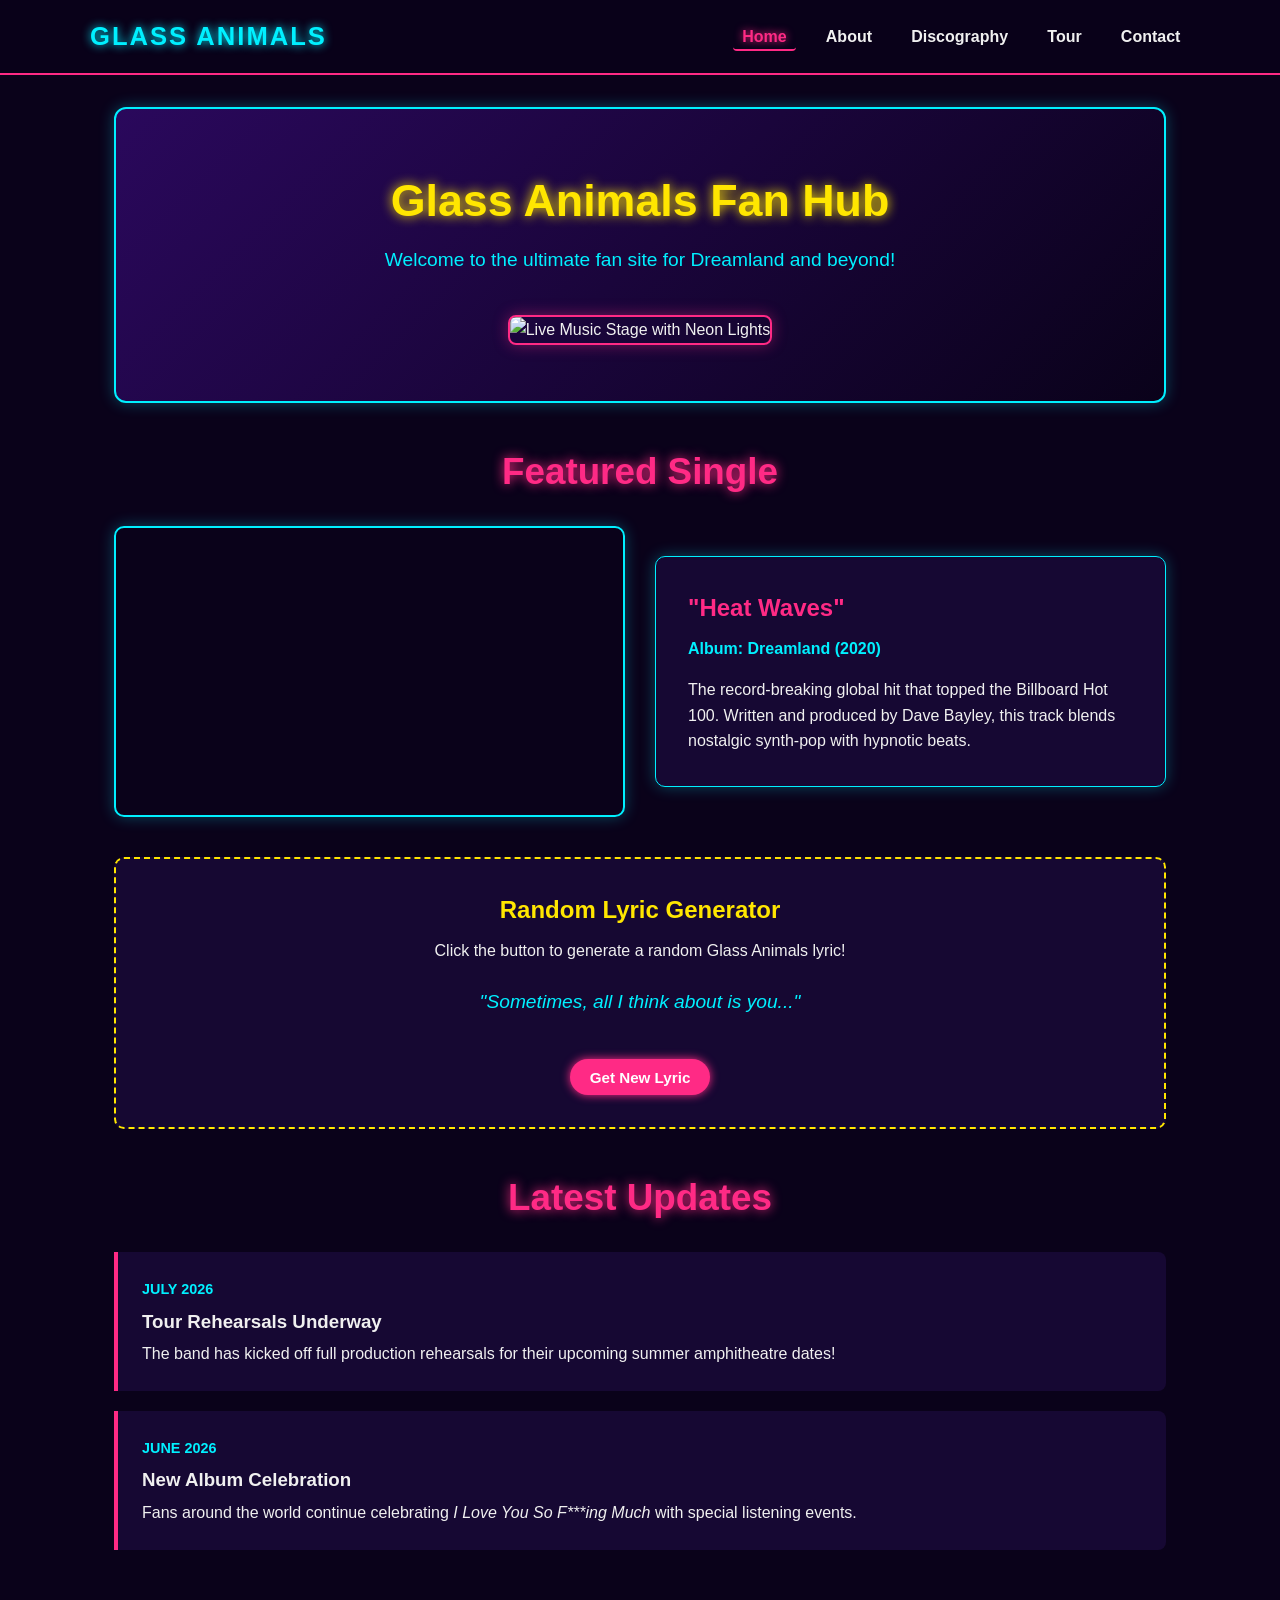
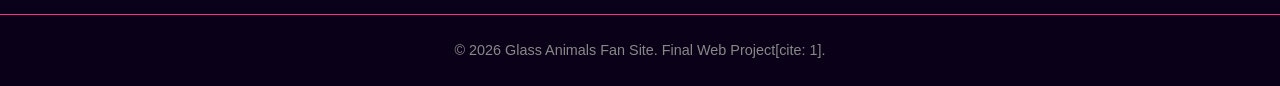
==== commit 509a416c: "Tweaked and added to all pages based off final requirements." ====
--- a/index.html
+++ b/index.html
@@ -3,83 +3,11 @@
 <head>
   <meta charset="UTF-8">
   <meta name="viewport" content="width=device-width, initial-scale=1.0">
-  <title>Glass Animals - Home</title>
+  <meta name="description" content="Official Fan Site for Glass Animals. Explore music, tour dates, band history, and interactive lyrics.">
+  <meta name="keywords" content="Glass Animals, Heat Waves, Dreamland, Indie Pop, Band, Tour Dates">
+  <meta name="author" content="Sylas McIntosh">
+  <title>Glass Animals - Official Fan Hub</title>
   <link rel="stylesheet" href="style.css">
-  <style>
-    /* Homepage Specific Layouts */
-    .feature-section {
-      display: grid;
-      grid-template-columns: repeat(auto-fit, minmax(300px, 1fr));
-      gap: 30px;
-      margin-bottom: 3rem;
-      align-items: center;
-    }
-
-    .video-container {
-      position: relative;
-      padding-bottom: 56.25%; /* 16:9 Aspect Ratio */
-      height: 0;
-      overflow: hidden;
-      border-radius: 10px;
-      border: 2px solid var(--electric-cyan);
-      box-shadow: var(--border-glow);
-    }
-
-    .video-container iframe {
-      position: absolute;
-      top: 0;
-      left: 0;
-      width: 100%;
-      height: 100%;
-      border: 0;
-    }
-
-    .lyric-box {
-      background: var(--card-bg);
-      border: 2px dashed var(--accent-yellow);
-      border-radius: 10px;
-      padding: 2rem;
-      text-align: center;
-      margin-bottom: 3rem;
-    }
-
-    .lyric-box h2 {
-      color: var(--accent-yellow);
-      margin-bottom: 0.5rem;
-    }
-
-    #lyricDisplay {
-      font-size: 1.2rem;
-      font-style: italic;
-      color: var(--electric-cyan);
-      margin: 1.5rem 0;
-      min-height: 2.5em;
-    }
-
-    .news-feed {
-      display: flex;
-      flex-direction: column;
-      gap: 20px;
-    }
-
-    .news-card {
-      background: var(--card-bg);
-      border-left: 4px solid var(--neon-pink);
-      padding: 1.5rem;
-      border-radius: 0 8px 8px 0;
-    }
-
-    .news-card .date {
-      color: var(--electric-cyan);
-      font-size: 0.85rem;
-      font-weight: bold;
-    }
-
-    .news-card h3 {
-      color: var(--text-color);
-      margin: 0.3rem 0;
-    }
-  </style>
 </head>
 <body>
   <header>
@@ -96,21 +24,18 @@
   </header>
 
   <main>
-    <!-- Hero Banner -->
     <section class="hero">
       <h1>Glass Animals Fan Hub</h1>
       <p>Welcome to the ultimate fan site for Dreamland and beyond!</p>
-      <img src="https://images.unsplash.com/photo-1511671782779-c97d3d27a1d4?auto=format&fit=crop&w=800&q=80" alt="Live Music Stage" class="hero-img">
+      <img src="https://images.unsplash.com/photo-1511671782779-c97d3d27a1d4?auto=format&fit=crop&w=800&q=80" alt="Live Music Stage with Neon Lights" class="hero-img">
     </section>
 
-    <!-- Featured Track & Video Section -->
     <h1 class="page-title">Featured Single</h1>
     <section class="feature-section">
       <div class="video-container">
-        <!-- YouTube Embed for Heat Waves -->
         <iframe 
           src="https://www.youtube-nocookie.com/embed/mRD0-GxqHVo" 
-          title="Glass Animals - Heat Waves" 
+          title="Glass Animals - Heat Waves Official Video" 
           allow="accelerometer; autoplay; clipboard-write; encrypted-media; gyroscope; picture-in-picture" 
           allowfullscreen>
         </iframe>
@@ -118,11 +43,10 @@
       <div class="content-box">
         <h2 style="color: var(--neon-pink); margin-bottom: 0.5rem;">"Heat Waves"</h2>
         <p style="color: var(--electric-cyan); font-weight: bold; margin-bottom: 1rem;">Album: Dreamland (2020)</p>
-        <p>The record-breaking global hit that topped the Billboard Hot 100 for weeks. Written entirely by Dave Bayley, this track blends nostalgic synth-pop with hypnotic beats.</p>
+        <p>The record-breaking global hit that topped the Billboard Hot 100. Written and produced by Dave Bayley, this track blends nostalgic synth-pop with hypnotic beats.</p>
       </div>
     </section>
 
-    <!-- Interactive Lyric Generator -->
     <section class="lyric-box">
       <h2>Random Lyric Generator</h2>
       <p>Click the button to generate a random Glass Animals lyric!</p>
@@ -130,7 +54,6 @@
       <button id="lyricBtn">Get New Lyric</button>
     </section>
 
-    <!-- Latest News Feed -->
     <h1 class="page-title">Latest Updates</h1>
     <section class="news-feed">
       <article class="news-card">
@@ -142,7 +65,7 @@
       <article class="news-card">
         <span class="date">JUNE 2026</span>
         <h3>New Album Celebration</h3>
-        <p>Fans around the world continue celebrating <em>I Love You So F***ing Much</em> with special pop-up listening events.</p>
+        <p>Fans around the world continue celebrating <em>I Love You So F***ing Much</em> with special listening events.</p>
       </article>
     </section>
   </main>
@@ -151,7 +74,6 @@
     <p>&copy; 2026 Glass Animals Fan Site. Final Web Project[cite: 1].</p>
   </footer>
 
-  <!-- Interactive JavaScript -->
   <script>
     const lyrics = [
       '"Sometimes, all I think about is you..." - Heat Waves',
--- a/style.css
+++ b/style.css
@@ -1,6 +1,3 @@
-/* ==========================================================================
-   Glass Animals Color Palette & Variables
-   ========================================================================== */
 :root {
   --bg-dark: #0a021a;
   --card-bg: rgba(25, 10, 56, 0.85);
@@ -11,9 +8,6 @@
   --border-glow: 0 0 15px rgba(0, 240, 255, 0.3);
 }
 
-/* ==========================================================================
-   Base & Reset Styles
-   ========================================================================== */
 * {
   box-sizing: border-box;
   margin: 0;
@@ -30,9 +24,6 @@
   line-height: 1.6;
 }
 
-/* ==========================================================================
-   Header & Navigation
-   ========================================================================== */
 header {
   background: rgba(10, 2, 26, 0.95);
   border-bottom: 2px solid var(--neon-pink);
@@ -82,9 +73,6 @@
   border-bottom: 2px solid var(--neon-pink);
 }
 
-/* ==========================================================================
-   Main Layout & Headings
-   ========================================================================== */
 main {
   max-width: 1100px;
   margin: 2rem auto;
@@ -101,9 +89,6 @@
   text-shadow: 0 0 12px var(--neon-pink);
 }
 
-/* ==========================================================================
-   Hero & Feature Cards
-   ========================================================================== */
 .hero {
   background: linear-gradient(135deg, #2a085c, var(--bg-dark));
   border: 2px solid var(--electric-cyan);
@@ -137,7 +122,6 @@
   margin-top: 1rem;
 }
 
-/* Common Content Box */
 .content-box {
   background: var(--card-bg);
   border: 1px solid var(--electric-cyan);
@@ -146,9 +130,6 @@
   box-shadow: var(--border-glow);
 }
 
-/* ==========================================================================
-   Grid System & Cards
-   ========================================================================== */
 .grid {
   display: grid;
   grid-template-columns: repeat(auto-fit, minmax(240px, 1fr));
@@ -186,18 +167,15 @@
   margin-bottom: 0.5rem;
 }
 
-/* ==========================================================================
-   Interactive Components (Buttons, Videos, Lyrics)
-   ========================================================================== */
 button, .ticket-btn {
   display: inline-block;
   background: var(--neon-pink);
   color: white;
   border: none;
-  padding: 0.8rem 1.5rem;
+  padding: 0.6rem 1.2rem;
   border-radius: 25px;
   font-weight: bold;
-  font-size: 1rem;
+  font-size: 0.95rem;
   cursor: pointer;
   text-decoration: none;
   transition: transform 0.2s, background-color 0.2s;
@@ -219,7 +197,7 @@
 
 .video-container {
   position: relative;
-  padding-bottom: 56.25%; /* 16:9 Aspect Ratio */
+  padding-bottom: 56.25%;
   height: 0;
   overflow: hidden;
   border-radius: 10px;
@@ -258,26 +236,23 @@
   min-height: 2.5em;
 }
 
-/* ==========================================================================
-   News Feed & Timelines
-   ========================================================================== */
-.news-feed {
+.news-feed, .timeline {
   display: flex;
   flex-direction: column;
   gap: 20px;
   margin-bottom: 2rem;
 }
 
-.news-card {
+.news-card, .timeline-item {
   background: var(--card-bg);
   border-left: 4px solid var(--neon-pink);
   padding: 1.5rem;
   border-radius: 0 8px 8px 0;
 }
 
-.news-card .date {
-  color: var(--electric-cyan);
-  font-size: 0.85rem;
+.news-card .date, .timeline-item .year {
+  color: var(--electric-cyan);
+  font-size: 0.9rem;
   font-weight: bold;
 }
 
@@ -286,29 +261,6 @@
   margin: 0.3rem 0;
 }
 
-.timeline {
-  display: flex;
-  flex-direction: column;
-  gap: 20px;
-  margin-bottom: 2rem;
-}
-
-.timeline-item {
-  background: var(--card-bg);
-  border-left: 4px solid var(--electric-cyan);
-  padding: 1.2rem;
-  border-radius: 0 8px 8px 0;
-}
-
-.timeline-item .year {
-  color: var(--neon-pink);
-  font-weight: bold;
-  font-size: 1.1rem;
-}
-
-/* ==========================================================================
-   About Page Specifics
-   ========================================================================== */
 .bio-hero {
   display: grid;
   grid-template-columns: repeat(auto-fit, minmax(300px, 1fr));
@@ -355,9 +307,6 @@
   font-weight: bold;
 }
 
-/* ==========================================================================
-   Discography Specifics
-   ========================================================================== */
 .album-detail {
   background: var(--card-bg);
   border: 1px solid var(--electric-cyan);
@@ -397,9 +346,36 @@
   border-bottom: 1px dashed rgba(255, 255, 255, 0.1);
 }
 
-/* ==========================================================================
-   Contact Page & Form Inputs
-   ========================================================================== */
+.tour-table-container {
+  overflow-x: auto;
+  margin-bottom: 3rem;
+}
+
+.tour-table {
+  width: 100%;
+  border-collapse: collapse;
+  background: var(--card-bg);
+  border-radius: 10px;
+  overflow: hidden;
+  box-shadow: var(--border-glow);
+}
+
+.tour-table th, .tour-table td {
+  padding: 1.2rem 1rem;
+  text-align: left;
+  border-bottom: 1px solid rgba(0, 240, 255, 0.2);
+}
+
+.tour-table th {
+  background-color: rgba(10, 2, 26, 0.9);
+  color: var(--accent-yellow);
+  font-size: 1.1rem;
+}
+
+.tour-table tr:hover {
+  background-color: rgba(255, 42, 133, 0.1);
+}
+
 .contact-container {
   display: grid;
   grid-template-columns: repeat(auto-fit, minmax(300px, 1fr));
@@ -455,9 +431,6 @@
   font-weight: bold;
 }
 
-/* ==========================================================================
-   Footer
-   ========================================================================== */
 footer {
   background: rgba(10, 2, 26, 0.95);
   border-top: 1px solid var(--neon-pink);
@@ -466,4 +439,24 @@
   margin-top: auto;
   font-size: 0.9rem;
   color: #888;
+}
+
+@media (max-width: 768px) {
+  nav {
+    flex-direction: column;
+    gap: 15px;
+  }
+  
+  .nav-links {
+    flex-wrap: wrap;
+    justify-content: center;
+  }
+
+  .hero h1 {
+    font-size: 2rem;
+  }
+
+  h1.page-title {
+    font-size: 1.8rem;
+  }
 }
